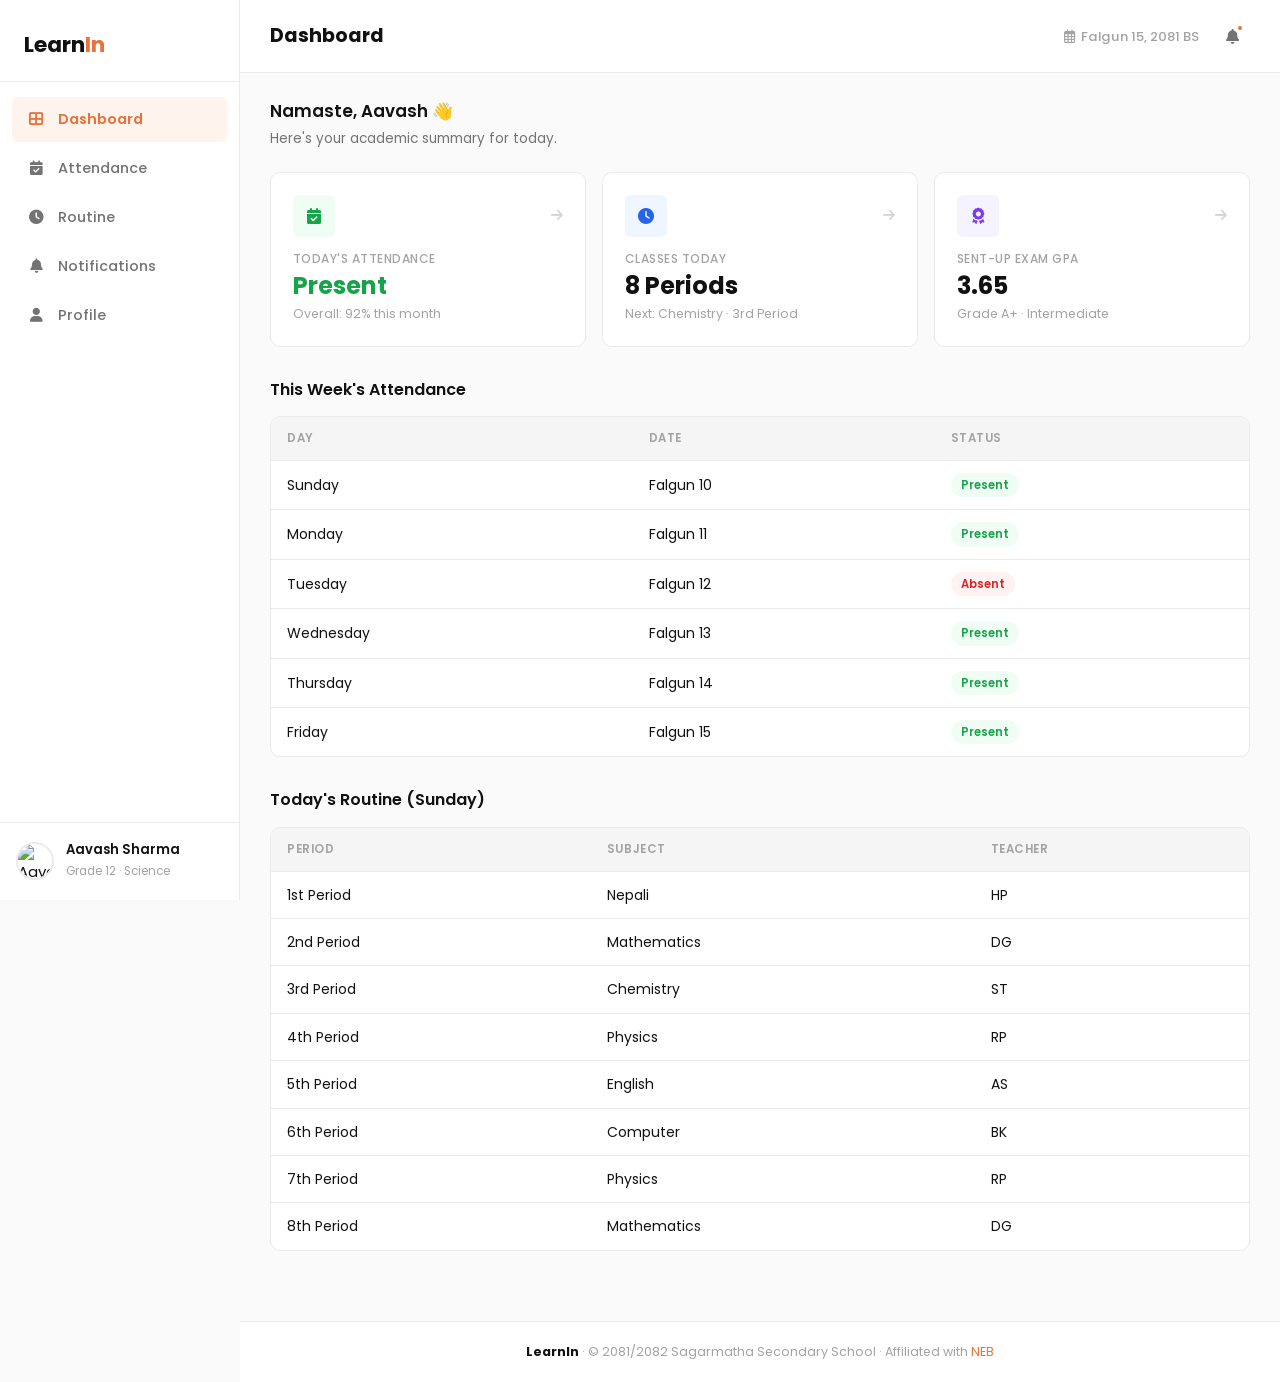
==== index.html @ 6feced19 "Added and Edited" ====
<!DOCTYPE html>
<html lang="en">

<head>
    <meta charset="UTF-8">
    <meta name="viewport" content="width=device-width, initial-scale=1.0">
    <meta name="description" content="LearnIn Student Dashboard">
    <title>Dashboard | LearnIn</title>
    <link rel="stylesheet" href="css/style.css">
    <link rel="stylesheet" href="https://cdnjs.cloudflare.com/ajax/libs/font-awesome/6.4.0/css/all.min.css">
</head>

<body>

    <!-- mobile toggle -->
    <input type="checkbox" id="sidebar-toggle">

    <div class="mob-header">
        <a href="index.html">Learn<span>In</span></a>
        <label for="sidebar-toggle" class="menu-btn" aria-label="Toggle menu">
            <i class="fas fa-bars"></i>
        </label>
    </div>

    <label for="sidebar-toggle" class="overlay"></label>

    <!-- sidebar -->
    <aside class="sidebar">
        <div class="sidebar-logo">
            <a href="index.html">Learn<span>In</span></a>
        </div>

        <nav class="sidebar-nav">
            <a href="index.html" class="nav-link active">
                <i class="fas fa-th-large"></i> Dashboard
            </a>
            <a href="attendance.html" class="nav-link">
                <i class="fas fa-calendar-check"></i> Attendance
            </a>
            <a href="routine.html" class="nav-link">
                <i class="fas fa-clock"></i> Routine
            </a>
            <a href="notifications.html" class="nav-link">
                <i class="fas fa-bell"></i> Notifications
            </a>
            <a href="profile.html" class="nav-link">
                <i class="fas fa-user"></i> Profile
            </a>
        </nav>

        <div class="sidebar-user">
            <img src="https://ui-avatars.com/api/?name=Aavash+Sharma&background=e8723a&color=fff&size=76"
                alt="Aavash Sharma" class="avatar">
            <div class="user-info">
                <p>Aavash Sharma</p>
                <small>Grade 12 · Science</small>
            </div>
        </div>
    </aside>

    <!-- main page -->
    <div class="main">

        <header class="top-bar">
            <h1>Dashboard</h1>
            <div class="top-right">
                <span class="date-info">
                    <i class="far fa-calendar-alt"></i>&nbsp; Falgun 15, 2081 BS
                </span>
                <a href="notifications.html" class="bell" aria-label="Notifications">
                    <i class="fas fa-bell"></i>
                    <span class="bell-dot"></span>
                </a>
            </div>
        </header>

        <main class="content">

            <p class="welcome">Namaste, Aavash 👋</p>
            <p class="welcome-sub">Here's your academic summary for today.</p>

            <!-- dashboard cards -->
            <div class="dash-cards">

                <a href="attendance.html" class="card-link">
                    <div class="card">
                        <div class="card-top">
                            <div class="card-icon green">
                                <i class="fas fa-calendar-check"></i>
                            </div>
                            <span class="arrow"><i class="fas fa-arrow-right"></i></span>
                        </div>
                        <p class="card-label">Today's Attendance</p>
                        <p class="card-number green">Present</p>
                        <p class="card-note">Overall: 92% this month</p>
                    </div>
                </a>

                <a href="routine.html" class="card-link">
                    <div class="card">
                        <div class="card-top">
                            <div class="card-icon blue">
                                <i class="fas fa-clock"></i>
                            </div>
                            <span class="arrow"><i class="fas fa-arrow-right"></i></span>
                        </div>
                        <p class="card-label">Classes Today</p>
                        <p class="card-number">8 Periods</p>
                        <p class="card-note">Next: Chemistry · 3rd Period</p>
                    </div>
                </a>

                <a href="profile.html" class="card-link">
                    <div class="card">
                        <div class="card-top">
                            <div class="card-icon purple">
                                <i class="fas fa-award"></i>
                            </div>
                            <span class="arrow"><i class="fas fa-arrow-right"></i></span>
                        </div>
                        <p class="card-label">Sent-up Exam GPA</p>
                        <p class="card-number">3.65</p>
                        <p class="card-note">Grade A+ · Intermediate</p>
                    </div>
                </a>

            </div>

            <!-- this week's attendance -->
            <h2 class="sec-heading">This Week's Attendance</h2>
            <div class="table-box">
                <table>
                    <thead>
                        <tr>
                            <th>Day</th>
                            <th>Date</th>
                            <th>Status</th>
                        </tr>
                    </thead>
                    <tbody>
                        <tr>
                            <td>Sunday</td>
                            <td>Falgun 10</td>
                            <td><span class="badge badge-present">Present</span></td>
                        </tr>
                        <tr>
                            <td>Monday</td>
                            <td>Falgun 11</td>
                            <td><span class="badge badge-present">Present</span></td>
                        </tr>
                        <tr>
                            <td>Tuesday</td>
                            <td>Falgun 12</td>
                            <td><span class="badge badge-absent">Absent</span></td>
                        </tr>
                        <tr>
                            <td>Wednesday</td>
                            <td>Falgun 13</td>
                            <td><span class="badge badge-present">Present</span></td>
                        </tr>
                        <tr>
                            <td>Thursday</td>
                            <td>Falgun 14</td>
                            <td><span class="badge badge-present">Present</span></td>
                        </tr>
                        <tr>
                            <td>Friday</td>
                            <td>Falgun 15</td>
                            <td><span class="badge badge-present">Present</span></td>
                        </tr>
                    </tbody>
                </table>
            </div>

            <!-- today's routine -->
            <h2 class="sec-heading">Today's Routine (Sunday)</h2>
            <div class="table-box">
                <table>
                    <thead>
                        <tr>
                            <th>Period</th>
                            <th>Subject</th>
                            <th>Teacher</th>
                        </tr>
                    </thead>
                    <tbody>
                        <tr>
                            <td>1st Period</td>
                            <td>Nepali</td>
                            <td>HP</td>
                        </tr>
                        <tr>
                            <td>2nd Period</td>
                            <td>Mathematics</td>
                            <td>DG</td>
                        </tr>
                        <tr>
                            <td>3rd Period</td>
                            <td>Chemistry</td>
                            <td>ST</td>
                        </tr>
                        <tr>
                            <td>4th Period</td>
                            <td>Physics</td>
                            <td>RP</td>
                        </tr>
                        <tr>
                            <td>5th Period</td>
                            <td>English</td>
                            <td>AS</td>
                        </tr>
                        <tr>
                            <td>6th Period</td>
                            <td>Computer</td>
                            <td>BK</td>
                        </tr>
                        <tr>
                            <td>7th Period</td>
                            <td>Physics</td>
                            <td>RP</td>
                        </tr>
                        <tr>
                            <td>8th Period</td>
                            <td>Mathematics</td>
                            <td>DG</td>
                        </tr>
                    </tbody>
                </table>
            </div>

        </main>

        <footer class="footer">
            <strong>LearnIn</strong> · &copy; 2081/2082 Sagarmatha Secondary School ·
            Affiliated with <span class="accent">NEB</span>
        </footer>

    </div>

</body>

</html>
---- css/style.css ----
/*
   learnin - student portal css
   poppins font, orange accent
*/

@import url('https://fonts.googleapis.com/css2?family=Poppins:wght@400;500;600;700&display=swap');

/* main colors */
:root {
    --accent: #e8723a;
    --accent-light: #fff4ed;
    --accent-dark: #c55a1e;
}

/* reset */
* {
    margin: 0;
    padding: 0;
    box-sizing: border-box;
}

body {
    font-family: 'Poppins', sans-serif;
    background: #fafafa;
    color: #111;
    line-height: 1.6;
    font-size: 15px;
}

a {
    text-decoration: none;
    color: inherit;
}

img {
    display: block;
    max-width: 100%;
}

ul {
    list-style: none;
}

button {
    font-family: inherit;
    cursor: pointer;
}


/* sidebar */

.sidebar {
    width: 240px;
    background: #fff;
    border-right: 1px solid #ebebeb;
    display: flex;
    flex-direction: column;
    position: fixed;
    top: 0;
    left: 0;
    bottom: 0;
    z-index: 50;
}

.sidebar-logo {
    padding: 28px 24px 18px;
    border-bottom: 1px solid #ebebeb;
}

.sidebar-logo a {
    font-size: 1.35rem;
    font-weight: 700;
}

.sidebar-logo a span {
    color: var(--accent);
}

.sidebar-nav {
    flex: 1;
    padding: 15px 12px;
    display: flex;
    flex-direction: column;
    gap: 4px;
}

.nav-link {
    display: flex;
    align-items: center;
    gap: 12px;
    padding: 11px 14px;
    border-radius: 6px;
    font-size: 0.9rem;
    font-weight: 500;
    color: #737373;
    transition: 0.2s;
}

.nav-link i {
    width: 20px;
    text-align: center;
}

.nav-link:hover {
    background: #f5f5f5;
    color: #111;
}

.nav-link.active {
    background: var(--accent-light);
    color: var(--accent);
    font-weight: 600;
}

.sidebar-user {
    padding: 18px 16px;
    border-top: 1px solid #ebebeb;
    display: flex;
    align-items: center;
    gap: 12px;
}

.avatar {
    width: 38px;
    height: 38px;
    border-radius: 50%;
    border: 2px solid #ebebeb;
}

.user-info p {
    font-size: 0.82rem;
    font-weight: 600;
    line-height: 1.3;
}

.user-info small {
    font-size: 0.72rem;
    color: #a3a3a3;
}


/* main content area */

.main {
    margin-left: 240px;
    display: flex;
    flex-direction: column;
    min-height: 100vh;
}

.top-bar {
    background: #fff;
    border-bottom: 1px solid #ebebeb;
    padding: 18px 30px;
    display: flex;
    justify-content: space-between;
    align-items: center;
}

.top-bar h1 {
    font-size: 1.2rem;
    font-weight: 700;
}

.top-right {
    display: flex;
    align-items: center;
    gap: 15px;
}

.date-info {
    font-size: 0.82rem;
    color: #a3a3a3;
    font-weight: 500;
}

/* bell icon */
.bell {
    position: relative;
    display: flex;
    align-items: center;
    justify-content: center;
    width: 36px;
    height: 36px;
    border-radius: 50%;
    color: #737373;
    transition: 0.2s;
}

.bell:hover {
    background: #f5f5f5;
    color: #111;
}

.bell-dot {
    position: absolute;
    top: 6px;
    right: 6px;
    width: 8px;
    height: 8px;
    border-radius: 50%;
    background: var(--accent);
    border: 2px solid #fff;
}

.content {
    flex: 1;
    padding: 25px 30px 40px;
}


/* mobile sidebar toggle */

#sidebar-toggle {
    display: none;
}

.mob-header {
    display: none;
    background: #fff;
    border-bottom: 1px solid #ebebeb;
    padding: 14px 20px;
    align-items: center;
    justify-content: space-between;
}

.mob-header a {
    font-size: 1.2rem;
    font-weight: 700;
}

.mob-header span {
    color: var(--accent);
}

.menu-btn {
    background: none;
    border: none;
    font-size: 1.3rem;
    color: #111;
    cursor: pointer;
    padding: 4px 8px;
}

.overlay {
    display: none;
    position: fixed;
    top: 0;
    left: 0;
    right: 0;
    bottom: 0;
    background: rgba(0, 0, 0, 0.3);
    z-index: 100;
}


/* welcome text on dashboard */

.welcome {
    font-size: 1.05rem;
    font-weight: 600;
    margin-bottom: 3px;
}

.welcome-sub {
    font-size: 0.85rem;
    color: #737373;
    margin-bottom: 22px;
}


/* section headings */

.sec-heading {
    font-size: 1rem;
    font-weight: 600;
    margin-bottom: 14px;
    margin-top: 28px;
}


/* dashboard cards */

.dash-cards {
    display: grid;
    grid-template-columns: repeat(3, 1fr);
    gap: 16px;
    margin-bottom: 30px;
}

.card-link {
    display: block;
    color: inherit;
}

.card {
    background: #fff;
    border: 1px solid #ebebeb;
    border-radius: 10px;
    padding: 22px;
    transition: 0.2s;
}

.card:hover {
    box-shadow: 0 4px 18px rgba(0, 0, 0, 0.06);
    transform: translateY(-2px);
}

.card-link:hover .card {
    border-color: #d4d4d4;
}

.card-top {
    display: flex;
    justify-content: space-between;
    align-items: center;
    margin-bottom: 12px;
}

.card-icon {
    width: 42px;
    height: 42px;
    border-radius: 6px;
    display: flex;
    align-items: center;
    justify-content: center;
    font-size: 1rem;
}

.card-icon.green {
    background: #f0fdf4;
    color: #16a34a;
}

.card-icon.blue {
    background: #eff6ff;
    color: #2563eb;
}

.card-icon.purple {
    background: #f5f3ff;
    color: #7c3aed;
}

.card-label {
    font-size: 0.75rem;
    font-weight: 500;
    color: #a3a3a3;
    text-transform: uppercase;
    letter-spacing: 0.04em;
    margin-bottom: 4px;
}

.card-number {
    font-size: 1.5rem;
    font-weight: 700;
    line-height: 1.2;
    margin-bottom: 3px;
}

.card-note {
    font-size: 0.78rem;
    color: #a3a3a3;
}

.arrow {
    font-size: 0.85rem;
    color: #d4d4d4;
    transition: 0.2s;
}

.card-link:hover .arrow {
    color: var(--accent);
    transform: translateX(3px);
}


/* tables */

.table-box {
    background: #fff;
    border: 1px solid #ebebeb;
    border-radius: 10px;
    overflow: hidden;
    overflow-x: auto;
    margin-bottom: 30px;
}

table {
    width: 100%;
    border-collapse: collapse;
    text-align: left;
}

thead {
    background: #f5f5f5;
}

th {
    padding: 12px 16px;
    font-size: 0.73rem;
    font-weight: 600;
    color: #a3a3a3;
    text-transform: uppercase;
    letter-spacing: 0.05em;
    border-bottom: 1px solid #ebebeb;
    white-space: nowrap;
}

td {
    padding: 12px 16px;
    font-size: 0.875rem;
    border-bottom: 1px solid #ebebeb;
}

tr:last-child td {
    border-bottom: none;
}

tbody tr:hover {
    background: #f5f5f5;
}

/* routine schedule table */
.schedule th,
.schedule td {
    text-align: center;
    padding: 10px 12px;
    min-width: 100px;
}

.schedule th:first-child,
.schedule td:first-child {
    text-align: left;
    font-weight: 600;
    background: #f5f5f5;
    min-width: 60px;
    position: sticky;
    left: 0;
    z-index: 2;
}

.subj {
    font-weight: 600;
    font-size: 0.85rem;
    display: block;
    line-height: 1.3;
}

.tchr {
    font-size: 0.7rem;
    color: #a3a3a3;
}


/* badges */

.badge {
    display: inline-block;
    padding: 3px 10px;
    border-radius: 99px;
    font-size: 0.72rem;
    font-weight: 600;
}

.badge-present {
    background: #f0fdf4;
    color: #16a34a;
}

.badge-absent {
    background: #fef2f2;
    color: #dc2626;
}

.badge-late {
    background: #fefce8;
    color: #ca8a04;
}

.badge-holiday {
    background: #f5f5f5;
    color: #a3a3a3;
}

.badge-accent {
    background: var(--accent-light);
    color: var(--accent-dark);
}

.badge-secondary {
    background: #f5f5f5;
    color: #737373;
}


/* attendance page */

.att-cards {
    display: flex;
    gap: 20px;
    flex-wrap: wrap;
    margin-bottom: 25px;
}

.att-box {
    background: #fff;
    border: 1px solid #ebebeb;
    border-radius: 10px;
    padding: 20px;
    flex: 1;
    min-width: 130px;
    text-align: center;
}

.att-num {
    font-size: 1.8rem;
    font-weight: 700;
    line-height: 1.2;
}

.att-text {
    font-size: 0.73rem;
    color: #a3a3a3;
    text-transform: uppercase;
    letter-spacing: 0.04em;
    margin-top: 4px;
}


/* profile page */

.profile-top {
    background: #fff;
    border: 1px solid #ebebeb;
    border-radius: 10px;
    padding: 28px;
    display: flex;
    align-items: center;
    gap: 22px;
    margin-bottom: 25px;
    flex-wrap: wrap;
}

.profile-pic {
    width: 90px;
    height: 90px;
    border-radius: 50%;
    border: 3px solid #ebebeb;
}

.profile-top h2 {
    font-size: 1.3rem;
    font-weight: 700;
    margin-bottom: 3px;
}

.profile-top .subtitle {
    font-size: 0.85rem;
    color: #737373;
    margin-bottom: 10px;
}

.badge-row {
    display: flex;
    gap: 8px;
    flex-wrap: wrap;
}

.info-boxes {
    display: grid;
    grid-template-columns: repeat(auto-fit, minmax(220px, 1fr));
    gap: 12px;
    margin-bottom: 25px;
}

.info-box {
    background: #fff;
    border: 1px solid #ebebeb;
    border-radius: 6px;
    padding: 14px 16px;
}

.info-title {
    font-size: 0.7rem;
    color: #a3a3a3;
    text-transform: uppercase;
    letter-spacing: 0.04em;
    margin-bottom: 3px;
    font-weight: 500;
}

.info-data {
    font-size: 0.9rem;
    font-weight: 600;
}


/* buttons */

.btn-row {
    display: flex;
    gap: 12px;
    flex-wrap: wrap;
}

.btn {
    display: inline-flex;
    align-items: center;
    gap: 6px;
    padding: 10px 20px;
    border-radius: 6px;
    border: none;
    font-family: inherit;
    font-size: 0.85rem;
    font-weight: 600;
    cursor: pointer;
    transition: 0.2s;
}

.btn:hover {
    transform: translateY(-1px);
}

.btn-primary {
    background: var(--accent);
    color: #fff;
}

.btn-primary:hover {
    background: var(--accent-dark);
}

.btn-outline {
    background: #fff;
    color: #111;
    border: 1px solid #ebebeb;
}

.btn-outline:hover {
    border-color: var(--accent);
    color: var(--accent);
}


/* notifications page */

.notif-list {
    display: flex;
    flex-direction: column;
    gap: 10px;
    margin-bottom: 30px;
}

.notif {
    background: #fff;
    border: 1px solid #ebebeb;
    border-radius: 6px;
    padding: 16px 18px;
    display: flex;
    align-items: flex-start;
    gap: 14px;
    transition: 0.2s;
}

.notif:hover {
    background: #f5f5f5;
}

.notif.unread {
    border-left: 3px solid var(--accent);
}

.notif-badge {
    width: 36px;
    height: 36px;
    border-radius: 50%;
    display: flex;
    align-items: center;
    justify-content: center;
    font-size: 0.85rem;
    flex-shrink: 0;
}

.notif-badge.orange {
    background: var(--accent-light);
    color: var(--accent);
}

.notif-badge.green {
    background: #f0fdf4;
    color: #16a34a;
}

.notif-badge.blue {
    background: #eff6ff;
    color: #2563eb;
}

.notif-badge.red {
    background: #fef2f2;
    color: #dc2626;
}

.notif-text p {
    font-size: 0.875rem;
    margin-bottom: 2px;
}

.notif-text small {
    font-size: 0.75rem;
    color: #a3a3a3;
}


/* footer */

.footer {
    background: #fff;
    border-top: 1px solid #ebebeb;
    text-align: center;
    padding: 20px;
    font-size: 0.78rem;
    color: #a3a3a3;
}

.footer strong {
    color: #111;
}

.footer .accent {
    color: var(--accent);
}


/* small helper classes */

.small {
    font-size: 0.85rem;
}

.bold {
    font-weight: 600;
}

.gray {
    color: #737373;
}

.green {
    color: #16a34a;
}

.red {
    color: #dc2626;
}

.orange {
    color: var(--accent);
}

.yellow {
    color: #ca8a04;
}


/* responsive */

@media (max-width: 768px) {
    .mob-header {
        display: flex;
    }

    .sidebar {
        transform: translateX(-100%);
        transition: transform 0.3s;
        z-index: 200;
    }

    #sidebar-toggle:checked~.sidebar {
        transform: translateX(0);
    }

    #sidebar-toggle:checked~.overlay {
        display: block;
    }

    .main {
        margin-left: 0;
    }

    .top-bar {
        padding: 14px 20px;
    }

    .top-bar h1 {
        font-size: 1.05rem;
    }

    .content {
        padding: 18px 16px 30px;
    }

    .dash-cards,
    .info-boxes {
        grid-template-columns: 1fr;
    }

    .att-cards {
        flex-direction: column;
    }

    .profile-top {
        flex-direction: column;
        align-items: flex-start;
    }
}
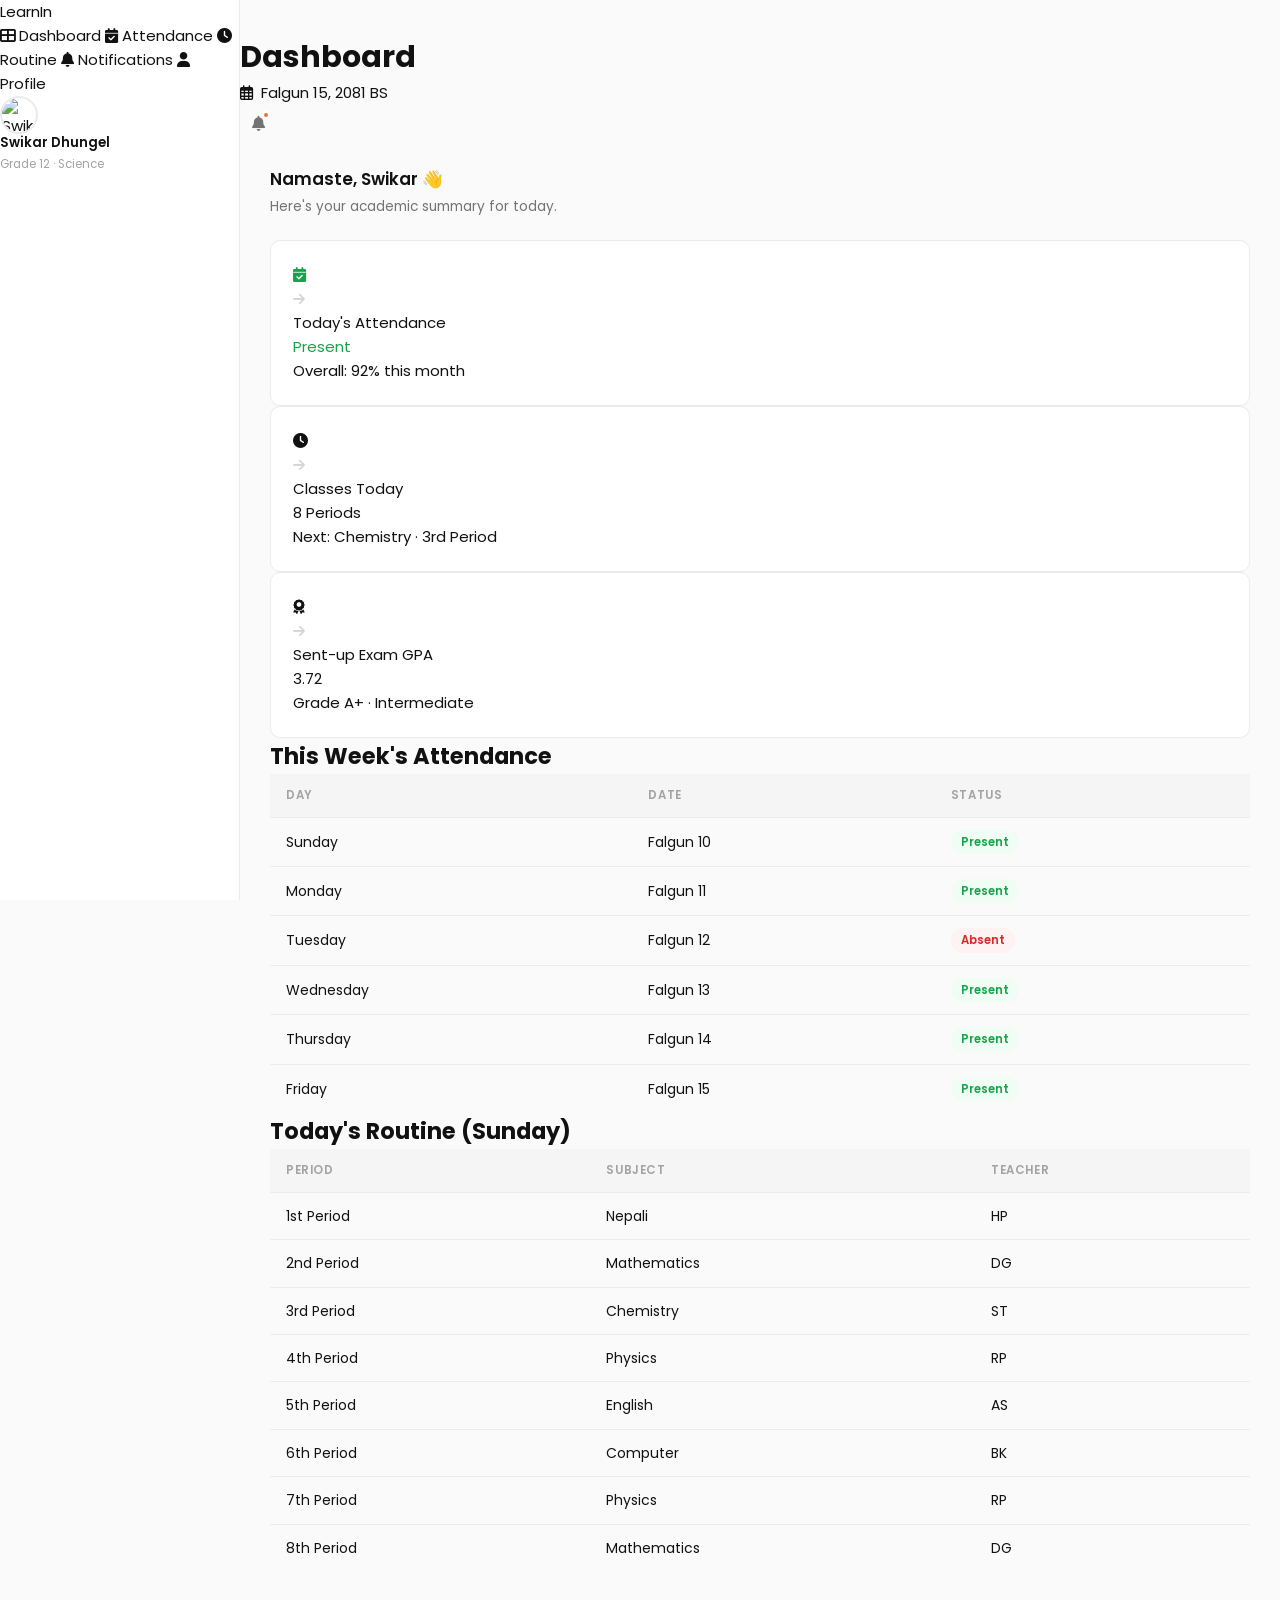
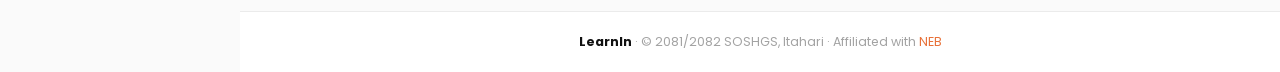
==== commit 875239c3: "committed" ====
--- a/index.html
+++ b/index.html
@@ -4,67 +4,68 @@
 <head>
     <meta charset="UTF-8">
     <meta name="viewport" content="width=device-width, initial-scale=1.0">
-    <meta name="description" content="LearnIn Student Dashboard">
-    <title>Dashboard | LearnIn</title>
+    <meta name="description" content="LearnIn dashboard — Swikar Dhungel, Grade 12, SOSHGS Itahari">
+    <title>Dashboard · LearnIn</title>
     <link rel="stylesheet" href="css/style.css">
     <link rel="stylesheet" href="https://cdnjs.cloudflare.com/ajax/libs/font-awesome/6.4.0/css/all.min.css">
 </head>
 
 <body>
 
-    <!-- mobile toggle -->
-    <input type="checkbox" id="sidebar-toggle">
-
-    <div class="mob-header">
+    <!--
+        Hamburger drawer uses a hidden checkbox — clicking the label
+        toggles the sidebar on mobile. No JS needed for this.
+    -->
+    <input type="checkbox" id="nav-drawer-toggle">
+
+    <div class="topbar-mobile">
         <a href="index.html">Learn<span>In</span></a>
-        <label for="sidebar-toggle" class="menu-btn" aria-label="Toggle menu">
+        <label for="nav-drawer-toggle" class="menu-btn" aria-label="Toggle menu">
             <i class="fas fa-bars"></i>
         </label>
     </div>
 
-    <label for="sidebar-toggle" class="overlay"></label>
-
-    <!-- sidebar -->
+    <label for="nav-drawer-toggle" class="overlay"></label>
+
     <aside class="sidebar">
-        <div class="sidebar-logo">
+        <div class="sidenav-brand">
             <a href="index.html">Learn<span>In</span></a>
         </div>
 
-        <nav class="sidebar-nav">
-            <a href="index.html" class="nav-link active">
+        <nav class="sidenav-links">
+            <a href="index.html" class="sidenav-item active">
                 <i class="fas fa-th-large"></i> Dashboard
             </a>
-            <a href="attendance.html" class="nav-link">
+            <a href="attendance.html" class="sidenav-item">
                 <i class="fas fa-calendar-check"></i> Attendance
             </a>
-            <a href="routine.html" class="nav-link">
+            <a href="routine.html" class="sidenav-item">
                 <i class="fas fa-clock"></i> Routine
             </a>
-            <a href="notifications.html" class="nav-link">
+            <a href="notifications.html" class="sidenav-item">
                 <i class="fas fa-bell"></i> Notifications
             </a>
-            <a href="profile.html" class="nav-link">
+            <a href="profile.html" class="sidenav-item">
                 <i class="fas fa-user"></i> Profile
             </a>
         </nav>
 
-        <div class="sidebar-user">
-            <img src="https://ui-avatars.com/api/?name=Aavash+Sharma&background=e8723a&color=fff&size=76"
-                alt="Aavash Sharma" class="avatar">
+        <div class="sidenav-footer-user">
+            <img src="https://ui-avatars.com/api/?name=Swikar+Dhungel&background=e8723a&color=fff&size=76"
+                alt="Swikar Dhungel" class="avatar">
             <div class="user-info">
-                <p>Aavash Sharma</p>
+                <p>Swikar Dhungel</p>
                 <small>Grade 12 · Science</small>
             </div>
         </div>
     </aside>
 
-    <!-- main page -->
     <div class="main">
 
-        <header class="top-bar">
+        <header class="page-header">
             <h1>Dashboard</h1>
-            <div class="top-right">
-                <span class="date-info">
+            <div class="header-actions">
+                <span class="header-meta">
                     <i class="far fa-calendar-alt"></i>&nbsp; Falgun 15, 2081 BS
                 </span>
                 <a href="notifications.html" class="bell" aria-label="Notifications">
@@ -76,59 +77,59 @@
 
         <main class="content">
 
-            <p class="welcome">Namaste, Aavash 👋</p>
+            <p class="welcome">Namaste, Swikar 👋</p>
             <p class="welcome-sub">Here's your academic summary for today.</p>
 
-            <!-- dashboard cards -->
-            <div class="dash-cards">
-
-                <a href="attendance.html" class="card-link">
+            <!-- three quick-glance cards linking to each section -->
+            <div class="overview-grid">
+
+                <a href="attendance.html" class="overview-card-link">
                     <div class="card">
-                        <div class="card-top">
-                            <div class="card-icon green">
+                        <div class="overview-card-header">
+                            <div class="overview-icon green">
                                 <i class="fas fa-calendar-check"></i>
                             </div>
                             <span class="arrow"><i class="fas fa-arrow-right"></i></span>
                         </div>
-                        <p class="card-label">Today's Attendance</p>
-                        <p class="card-number green">Present</p>
-                        <p class="card-note">Overall: 92% this month</p>
+                        <p class="overview-label">Today's Attendance</p>
+                        <p class="overview-value green">Present</p>
+                        <p class="overview-note">Overall: 92% this month</p>
                     </div>
                 </a>
 
-                <a href="routine.html" class="card-link">
+                <a href="routine.html" class="overview-card-link">
                     <div class="card">
-                        <div class="card-top">
-                            <div class="card-icon blue">
+                        <div class="overview-card-header">
+                            <div class="overview-icon blue">
                                 <i class="fas fa-clock"></i>
                             </div>
                             <span class="arrow"><i class="fas fa-arrow-right"></i></span>
                         </div>
-                        <p class="card-label">Classes Today</p>
-                        <p class="card-number">8 Periods</p>
-                        <p class="card-note">Next: Chemistry · 3rd Period</p>
+                        <p class="overview-label">Classes Today</p>
+                        <p class="overview-value">8 Periods</p>
+                        <p class="overview-note">Next: Chemistry · 3rd Period</p>
                     </div>
                 </a>
 
-                <a href="profile.html" class="card-link">
+                <a href="profile.html" class="overview-card-link">
                     <div class="card">
-                        <div class="card-top">
-                            <div class="card-icon purple">
+                        <div class="overview-card-header">
+                            <div class="overview-icon purple">
                                 <i class="fas fa-award"></i>
                             </div>
                             <span class="arrow"><i class="fas fa-arrow-right"></i></span>
                         </div>
-                        <p class="card-label">Sent-up Exam GPA</p>
-                        <p class="card-number">3.65</p>
-                        <p class="card-note">Grade A+ · Intermediate</p>
+                        <p class="overview-label">Sent-up Exam GPA</p>
+                        <p class="overview-value">3.72</p>
+                        <p class="overview-note">Grade A+ · Intermediate</p>
                     </div>
                 </a>
 
             </div>
 
-            <!-- this week's attendance -->
-            <h2 class="sec-heading">This Week's Attendance</h2>
-            <div class="table-box">
+            <!-- pulled from tbl_attendance, filtered to current week -->
+            <h2 class="section-title">This Week's Attendance</h2>
+            <div class="data-table-wrap">
                 <table>
                     <thead>
                         <tr>
@@ -172,9 +173,9 @@
                 </table>
             </div>
 
-            <!-- today's routine -->
-            <h2 class="sec-heading">Today's Routine (Sunday)</h2>
-            <div class="table-box">
+            <!-- shows today's periods — Sunday schedule by default -->
+            <h2 class="section-title">Today's Routine (Sunday)</h2>
+            <div class="data-table-wrap">
                 <table>
                     <thead>
                         <tr>
@@ -231,7 +232,7 @@
         </main>
 
         <footer class="footer">
-            <strong>LearnIn</strong> · &copy; 2081/2082 Sagarmatha Secondary School ·
+            <strong>LearnIn</strong> · &copy; 2081/2082 SOSHGS, Itahari ·
             Affiliated with <span class="accent">NEB</span>
         </footer>
 
--- a/css/style.css
+++ b/css/style.css
@@ -1,11 +1,12 @@
 /*
-   learnin - student portal css
-   poppins font, orange accent
+   LearnIn Student Portal — Stylesheet
+   Stack: Poppins, orange brand accent (#e8723a)
+   Last touched: March 2082 B.S.
 */
 
 @import url('https://fonts.googleapis.com/css2?family=Poppins:wght@400;500;600;700&display=swap');
 
-/* main colors */
+/* brand tokens */
 :root {
     --accent: #e8723a;
     --accent-light: #fff4ed;
@@ -47,7 +48,7 @@
 }
 
 
-/* sidebar */
+/* fixed left nav sidebar */
 
 .sidebar {
     width: 240px;
@@ -139,7 +140,7 @@
 }
 
 
-/* main content area */
+/* right-side content wrapper (offset from sidebar) */
 
 .main {
     margin-left: 240px;
@@ -209,9 +210,9 @@
 }
 
 
-/* mobile sidebar toggle */
-
-#sidebar-toggle {
+/* mobile hamburger drawer — checkbox hack */
+
+#nav-drawer-toggle {
     display: none;
 }
 
@@ -567,21 +568,21 @@
     flex-wrap: wrap;
 }
 
-.info-boxes {
+.profile-fields-grid {
     display: grid;
     grid-template-columns: repeat(auto-fit, minmax(220px, 1fr));
     gap: 12px;
     margin-bottom: 25px;
 }
 
-.info-box {
+.profile-field-card {
     background: #fff;
     border: 1px solid #ebebeb;
     border-radius: 6px;
     padding: 14px 16px;
 }
 
-.info-title {
+.field-label {
     font-size: 0.7rem;
     color: #a3a3a3;
     text-transform: uppercase;
@@ -590,14 +591,13 @@
     font-weight: 500;
 }
 
-.info-data {
+.field-value {
     font-size: 0.9rem;
     font-weight: 600;
 }
 
 
-/* buttons */
-
+/* action buttons — profile page */
 .btn-row {
     display: flex;
     gap: 12px;
@@ -622,22 +622,24 @@
     transform: translateY(-1px);
 }
 
-.btn-primary {
+/* primary submit — e.g. Update Records */
+.btn-submit {
     background: var(--accent);
     color: #fff;
 }
 
-.btn-primary:hover {
+.btn-submit:hover {
     background: var(--accent-dark);
 }
 
-.btn-outline {
+/* secondary ghost — e.g. Download Admit Card */
+.btn-ghost {
     background: #fff;
     color: #111;
     border: 1px solid #ebebeb;
 }
 
-.btn-outline:hover {
+.btn-ghost:hover {
     border-color: var(--accent);
     color: var(--accent);
 }
@@ -777,11 +779,11 @@
         z-index: 200;
     }
 
-    #sidebar-toggle:checked~.sidebar {
+    #nav-drawer-toggle:checked~.sidebar {
         transform: translateX(0);
     }
 
-    #sidebar-toggle:checked~.overlay {
+    #nav-drawer-toggle:checked~.overlay {
         display: block;
     }
 
@@ -802,7 +804,7 @@
     }
 
     .dash-cards,
-    .info-boxes {
+    .profile-fields-grid {
         grid-template-columns: 1fr;
     }
 
